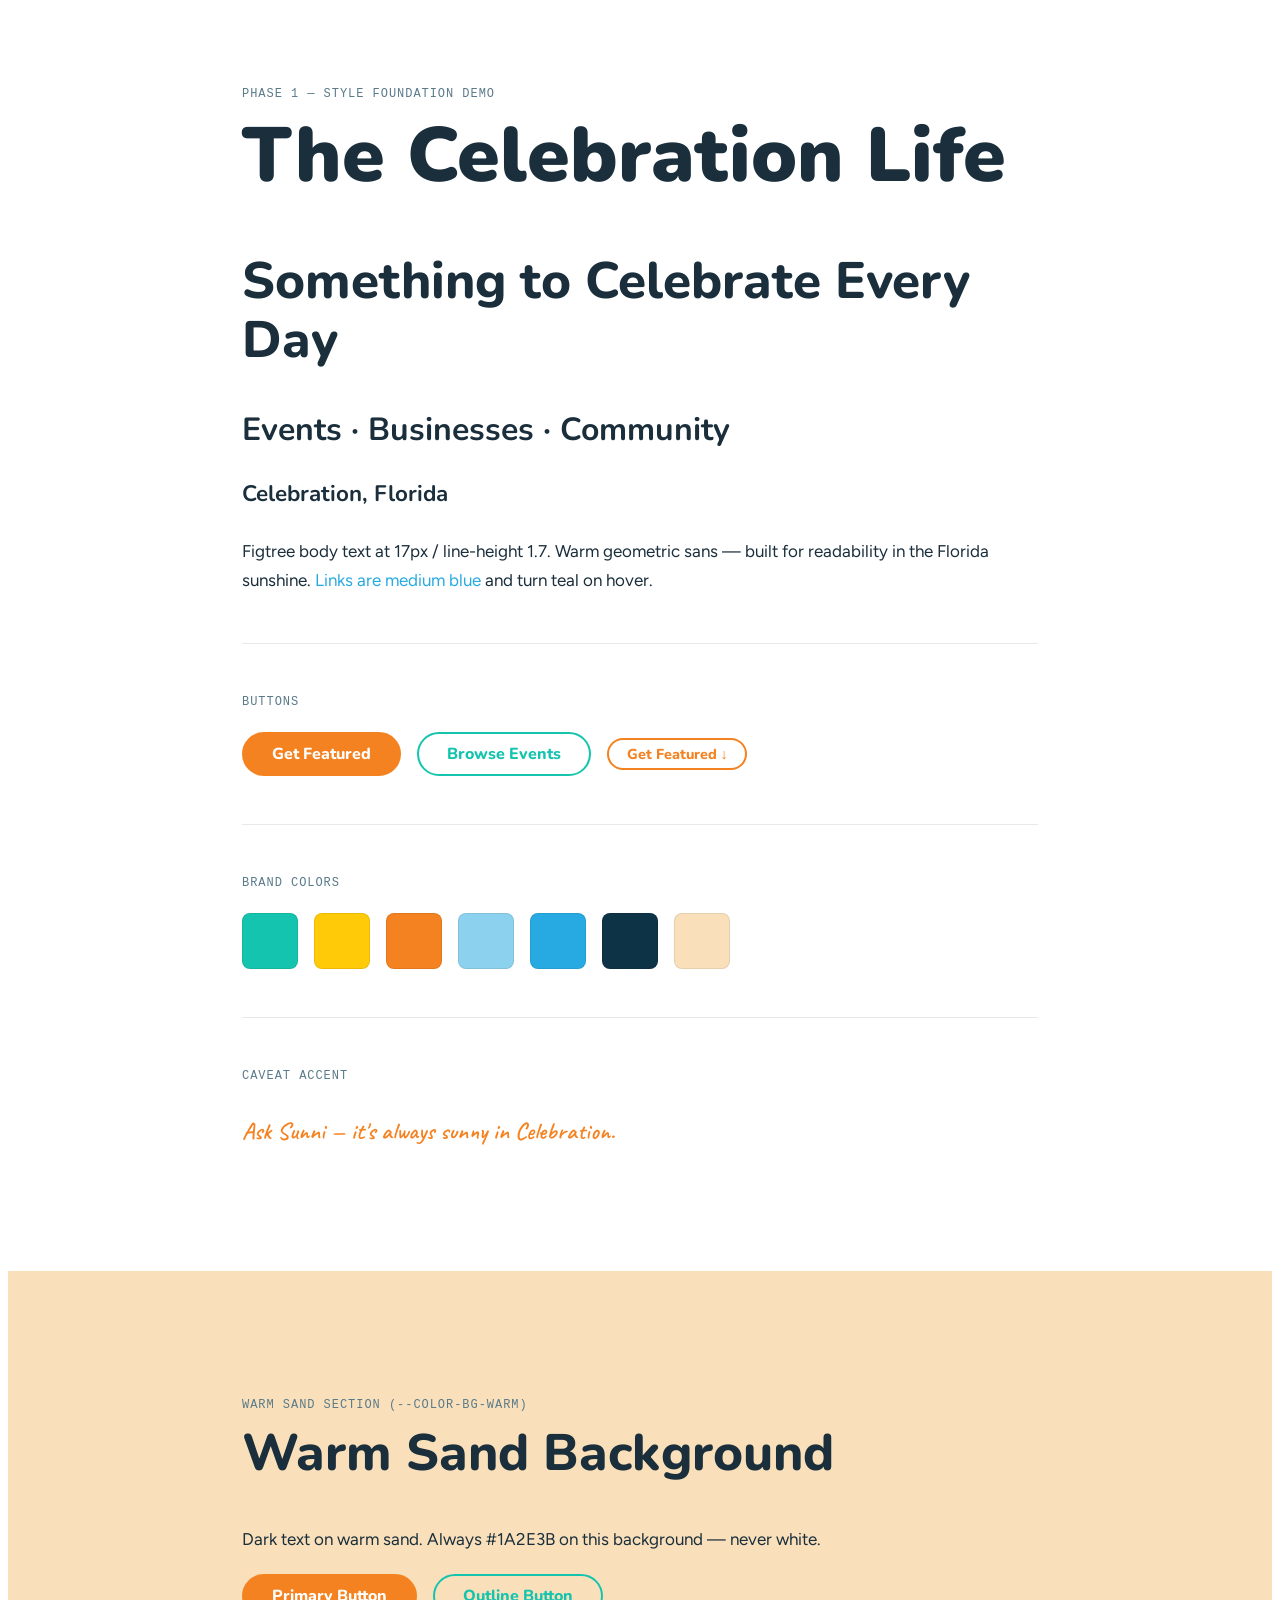
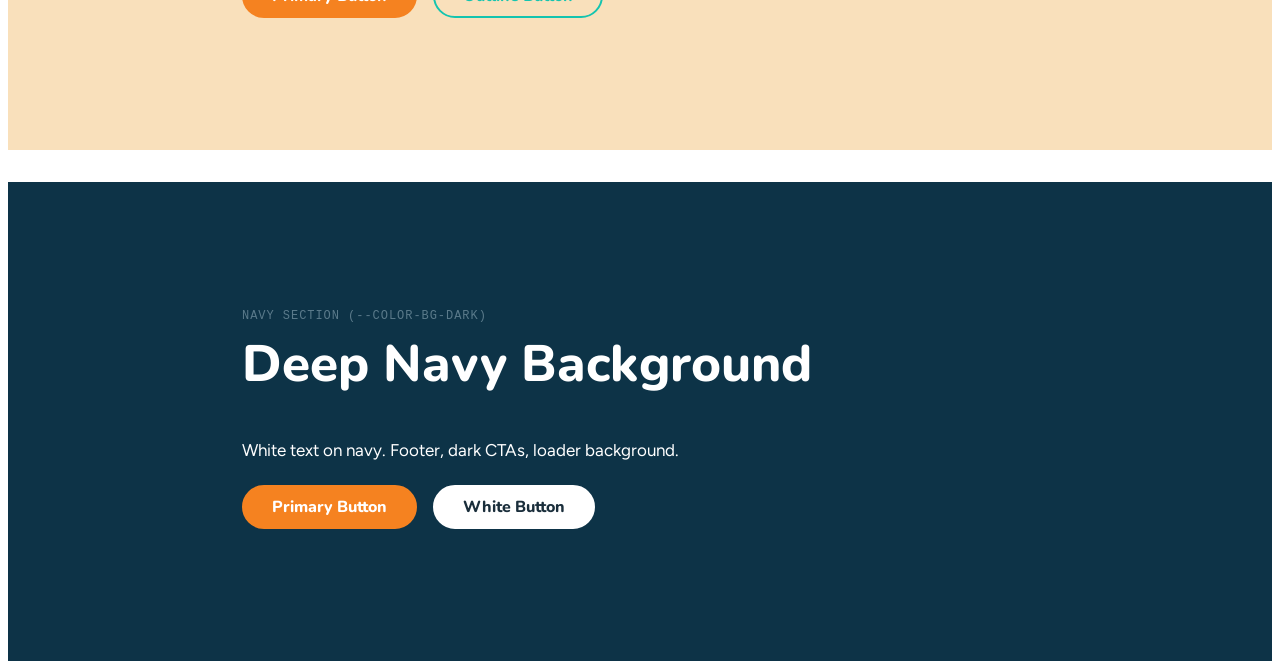
==== preview/index.html @ 33964dea "Phase 1 style foundation CSS vars, Nunito/Figtree/Caveat typography, buttons, sun-crop mask, tclSpin" ====
<!DOCTYPE html>
<html lang="en">
<head>
  <meta charset="UTF-8">
  <meta name="viewport" content="width=device-width, initial-scale=1.0">
  <title>The Celebration Life — Preview</title>
  <link rel="preconnect" href="https://fonts.googleapis.com">
  <link rel="preconnect" href="https://fonts.gstatic.com" crossorigin>
  <link href="https://fonts.googleapis.com/css2?family=Nunito:wght@500;600;700;800;900&family=Figtree:wght@400;500;600&family=Caveat:wght@500;600&display=swap" rel="stylesheet">
  <link rel="stylesheet" href="../style.css">
  <style>
    /* Preview page chrome — not production styles */
    .preview-wrap   { max-width: 860px; margin: 0 auto; padding: 4rem 2rem; }
    .preview-label  { font-family: monospace; font-size: 0.75rem; letter-spacing: 0.08em;
                      color: var(--color-text-light); text-transform: uppercase; margin-bottom: 0.5rem; }
    .preview-row    { display: flex; gap: 1rem; flex-wrap: wrap; align-items: center; margin: 1.25rem 0; }
    .preview-divider { border: none; border-top: 1px solid #e5e9ec; margin: 3rem 0; }
    .swatch         { width: 56px; height: 56px; border-radius: 8px; border: 1px solid rgba(0,0,0,0.08); }
    .demo-warm      { background: var(--color-bg-warm); padding: 3rem 2rem; margin-top: 2rem; }
    .demo-navy      { background: var(--color-bg-dark); padding: 3rem 2rem; margin-top: 2rem; }
    .demo-navy h2,
    .demo-navy h3,
    .demo-navy p    { color: var(--color-text-white); }
  </style>
</head>
<body>

  <!-- ── Page Loader ── first element, position fixed ───── -->
  <div id="tcl-loader">
    <div class="tcl-loader-icon">
      <svg xmlns="http://www.w3.org/2000/svg" viewBox="0 0 72 72">
        <defs>
          <style>
            .cls-1{fill:#15b4af;}
            .cls-2{fill:#fff;}
            .cls-3{fill:none;}
            .cls-4{fill:#f58220;fill-rule:evenodd;}
            .cls-5{fill:#8cd1ed;}
            .cls-6{fill:#ffca08;}
            .cls-7{fill:#27aae1;}
          </style>
        </defs>
        <!-- All paths in a single rotating group for Phase 1.
             Phase 2 will split outer rays vs inner palm scene. -->
        <g class="tcl-loader-rays">
          <path class="cls-6" d="M51.9373,49.91811c-.15907.0013-.31964.00738-.47835.01954-.99813.07735-1.49826.58216-1.57392,1.58908-.01178.1557-.01888.31301-.0214.47208,1.61646.90956,3.13493,1.98025,4.65245,3.04982.5022.35397.99999.71459,1.49985,1.0722-.47124-.77059-.99494-1.48648-1.49938-2.21573-.90153-1.30329-1.79771-2.61011-2.57925-3.98698Z"/>
          <path class="cls-6" d="M14.43278,29.28981c-.95601-.03933-1.91135-.10981-2.86616-.19109-1.01931-.08674-2.03674-.1955-3.05506-.29434.09198.09618.20101.14249.30795.19339,2.11164,1.00322,4.24027,1.973,6.32901,3.02173.10319-.05892.20438-.11849.30141-.17951,1.09478-.68811,1.33499-1.4106.80725-2.5214-.42119.00783-.84217.00381-1.26304-.00687-.18488.02554-.37437.02117-.56137-.02191Z"/>
          <path class="cls-6" d="M43.17601,8.84491c.00777-.08996.0118-.18029.01751-.2704-.11905.13841-.18004.29164-.25063.44027-.66743,1.40356-1.32246,2.81338-1.99439,4.2147.5989.15249,1.19899.35951,1.7974.62415.10713-1.67163.28506-3.33923.4301-5.00872Z"/>
          <path class="cls-6" d="M42.69215,56.39631c-.01019-.20798-.01664-.41615-.01954-.62431-.35817-.15833-.68343-.23932-.96661-.23932-.33032,0-.83522.09379-1.40587.90562-.09473.13486-.18573.27401-.27354.41718.17955.33135.3506.66747.51659,1.0059.873,1.78069,1.66425,3.60159,2.49162,5.40481.0361.07866.08052.15336.1211.22977.02871-.18787.0073-.35332-.00468-.5194-.15833-2.1932-.35154-4.38462-.45908-6.58025Z"/>
          <path class="cls-6" d="M22.14076,51.97794c-.00687-.24858-.03061-.49294-.07532-.7359-.15465-.84091-.6277-1.24613-1.53385-1.31365-.17268-.01281-.34918-.01917-.52576-.02075-1.05241,1.84793-2.27961,3.58297-3.51349,5.31325-.20401.28608-.40147.57674-.60193.86523.2136-.09473.38179-.22172.5568-.33835,1.88412-1.25501,3.7486-2.54099,5.66176-3.75009.01051-.00663.02128-.01309.03179-.01974Z"/>
          <path class="cls-6" d="M55.7984,29.31741c-.05526.1089-.10867.21801-.15869.32691-.24128.52632-.36941,1.16528.51005,1.91417.19488.16605.40466.31343.62357.44698,1.59487-.89857,3.26389-1.65149,4.9374-2.39544.57636-.25619,1.15636-.5041,1.73468-.75582-.0058-.01809-.01169-.03614-.01758-.05419-.74271.07519-1.48507.15486-2.22827.22458-1.7976.16851-3.59635.31585-5.40116.2928Z"/>
          <path class="cls-6" d="M15.92758,42.75252c.1132-.00533.22645-.00906.33976-.01207.06055-.14185.11468-.28718.15987-.43681.202-.66933.07023-1.16057-.44074-1.64256-.24751-.23352-.51862-.43226-.81553-.60929-1.61554.912-3.30893,1.67165-5.00428,2.42681-.55409.2468-1.11287.48293-1.66943.72412.08326.04685.1485.04244.21382.03788,2.40524-.16797,4.80873-.37539,7.21655-.48808Z"/>
          <path class="cls-6" d="M56.54814,40.25652c-1.08847.68389-1.32928,1.37462-.82418,2.47757,1.59384-.03599,3.18739.10082,4.77834.23615.97763.08322,1.95303.1903,2.92946.28644-.07958-.09053-.17498-.13803-.27252-.1802-2.14381-.9234-4.28502-1.85279-6.32419-2.99119-.09819.05629-.19443.11314-.28691.17123Z"/>
          <path class="cls-6" d="M30.28921,55.53267c-.29612,0-.63544.08819-1.00853.26205-.00843.00391-.01675.00823-.02521.01223.03025,2.37857-.21186,4.7428-.45731,7.10648-.0197.1891-.03918.37818-.05879.56728.10854-.0981.1553-.20846.20655-.31647,1.00213-2.10978,1.973-4.23536,3.01818-6.32344-.08416-.13915-.17241-.27549-.26654-.40819-.57201-.8066-1.07771-.89993-1.40835-.89993Z"/>
          <path class="cls-6" d="M49.88606,20.57863c.08079,1.00144.58598,1.50444,1.58982,1.58308.14299.01116.29037.01669.43869.01874.05499-.08884.11064-.1773.16759-.26496,1.26186-1.94623,2.5814-3.85499,3.87597-5.78001.03525-.05247.0589-.11284.12717-.24586-.79415.5663-1.50545,1.0859-2.22928,1.58728-1.30401.90354-2.61207,1.80174-3.99062,2.58383.00038.17685.0071.34933.02066.51791Z"/>
          <path class="cls-4" d="M8.29923,19.74655c-.11579-.04602-.23305-.08842-.34964-.13252.02293.10352.07202.14267.11958.18348,1.88209,1.61552,3.7903,3.202,5.63713,4.85685.2971-.91257.72845-1.73716,1.28408-2.46487-2.27171-.6946-4.48294-1.56481-6.69115-2.44294Z"/>
          <path class="cls-4" d="M37.97084,12.93999c-.1368-.4502-.25498-.90617-.35328-1.36696-.55418-2.59771-1.03122-5.21188-1.54174-7.81886-.01394-.07103-.04373-.13901-.09618-.30201-.18442,1.10159-.33967,2.09823-.51972,3.09036-.2729,1.50391-.55168,3.00692-.92056,4.48796.19994.85318.3031,1.75224.29572,2.69959,1.01273-.4591,2.06403-.7204,3.13576-.79009Z"/>
          <path class="cls-4" d="M68.5,36.08494c-1.00541-.24235-2.00925-.39812-3.00821-.58009-2.45149-.44665-4.90094-.90573-7.25685-1.74903-.97765-.35003-1.93041-.75489-2.73206-1.43756-1.00635-.85678-1.31935-1.8923-.77021-3.08982.38398-.83741.89207-1.64297,1.47048-2.36148,1.53886-1.91118,3.41287-3.4881,5.28128-5.06333.85888-.72416,1.73551-1.42738,2.60402-2.14003-.13776-.0089-.25353.02974-.36669.07481-2.82444,1.12381-5.65253,2.23889-8.60771,2.98441-1.218.30725-2.44888.53304-3.71614.43369-1.49817-.11737-2.38576-1.00173-2.50648-2.4976-.08315-1.03086.05413-2.04203.27531-3.04449.57719-2.61662,1.51948-5.11487,2.47795-7.60747.25924-.67412.52821-1.3445.79266-2.01662-.01936-.00991-.03891-.01977-.05816-.02969-.54055.6623-1.07705,1.32786-1.62255,1.98619-1.60823,1.94101-3.24303,3.85841-5.13147,5.53923-.01767.01573-.0357.03097-.05341.04665.65616.49276,1.3043,1.05382,1.94025,1.68256.4918.486.60402,1.2495.27316,1.8567-.32999.60648-1.03231.92589-1.70795.77713-1.27603-.28272-2.53611-.42104-3.74849-.4077.07855.20204.11169.41747.10285.63187,4.79206,1.9269,8.51267,5.94528,10.0339,10.93417.75149,2.11724,1.05154,4.40947.80861,6.81279-.43844,4.33903-2.46565,8.33342-5.70785,11.24736-3.21973,2.89365-7.36679,4.48735-11.6774,4.48749-.58981,0-1.18773-.03016-1.77725-.08989-9.59654-.96967-16.61493-9.56595-15.64511-19.16249.2463-2.43685.99073-4.77301,2.17682-6.86776-.26917.0578-.55267.04563-.82452-.0458-.44323-.14919-.78815-.48092-.95488-.90762-.77856.46586-1.49924,1.0021-2.1604,1.59573.1012.16295.19994.32791.29315.49725.9399,1.70773.63495,3.07296-1.01562,4.11036-.73869.46432-1.55843.82983-2.38337,1.12115-2.74625.96969-5.61134,1.4457-8.47076,1.93494-.54176.09272-1.08459.17928-1.6269.26873.99523.24131,1.98694.39721,2.97463.57554,2.47765.44739,4.95228.91275,7.33083,1.76797,1.03754.37314,2.04763.81015,2.86578,1.58197.7805.73626,1.02234,1.62619.71125,2.65676-.3021,1.00083-.8968,1.83296-1.5537,2.62151-1.54605,1.85569-3.36241,3.43231-5.20152,4.98286-.89562.75516-1.80757,1.49097-2.71213,2.23546.15229.00337.27812-.04732.40593-.09277,2.58526-.92003,5.15628-1.88354,7.76193-2.74167,1.4538-.47882,2.96272-.78043,4.5228-.66408,1.34133.09997,2.20001.81735,2.44111,2.12819.21242,1.15533.03054,2.29438-.21627,3.42231-.57823,2.64293-1.53706,5.16315-2.50293,7.6803-.24885.64845-.50996,1.29223-.7654,1.93817.10535-.02945.15463-.08594.20383-.14241,1.81168-2.08361,3.58975-4.19788,5.44825-6.23883,1.04081-1.14297,2.21546-2.16476,3.64479-2.8308,1.48858-.69364,2.70428-.37182,3.65237.96511.76549,1.07957,1.19641,2.30935,1.57124,3.56045.77943,2.60139,1.23748,5.27173,1.68497,7.94402.06646.3969.14192.7921.21324,1.18806.09618-.2496.12962-.48862.17683-.72486.5095-2.54182.97783-5.09283,1.54803-7.6211.34554-1.53268.85756-3.02805,1.77796-4.33739.94586-1.34582,2.15019-1.66499,3.64825-.98073,1.04947.47929,1.93059,1.19957,2.7688,1.97286,2.23557,2.06228,4.14935,4.41398,6.06029,6.76776.13719.169.27448.33787.41167.50687.00841-.16731-.04302-.29449-.08886-.42345-.91637-2.57439-1.87316-5.13538-2.73184-7.72884-.4821-1.456-.7794-2.96912-.66221-4.52704.11249-1.4963,1.00036-2.3937,2.49209-2.50911.31796-.02459.63956-.03021.95818-.01589,1.74149.07855,3.40979.53839,5.04036,1.09621,2.14896.73498,4.26416,1.56869,6.39414,2.35892.09277.03451.18928.05892.28419.08801-.12904-.17545-.28035-.29206-.42438-.41682-1.90404-1.6477-3.8351-3.26567-5.70005-4.95647-1.1556-1.04788-2.20377-2.21444-2.94976-3.60862-.91675-1.71326-.60777-3.046,1.03254-4.07656.7388-.46423,1.55848-.82933,2.38304-1.12204,2.59878-.92266,5.3096-1.38959,8.01696-1.8583.69344-.12009,1.38847-.23118,2.08276-.3463Z"/>
          <path class="cls-3" d="M25.67125,35.22234c.02311.00629.04611.01341.0692.01988.00087-.00156.00192-.00306.00279-.00462-.02434-.00375-.04792-.01038-.07199-.01526Z"/>
          <path class="cls-5" d="M24.42187,33.64578c.00968-.3056.10658-.60804.29253-.86528.32042-.44337.71435-1.01244,1.05638-1.65242-.44786-.08931-.83484-.36609-1.05913-.76611-.0359-.06399-.06655-.12996-.09274-.19718-.51121,1.05714-.91829,2.21816-1.11935,3.45165.07269-.00297.15061-.00502.2372-.00502.19416,0,.42383.00946.68512.03436Z"/>
          <path class="cls-5" d="M39.15119,35.83538c.01064-.00417.17743-.06883.46206-.17331-.11682-.15278-.21007-.32618-.26574-.51929-.33883-1.17512-.77829-2.27108-1.3088-3.26482-.28997.30621-.69782.48861-1.13409.48861-.64316-.00725-1.20223-.38523-1.44175-.96329-.18645-.44917-.43134-1.01114-.74393-1.57224-.07844.07728-.16427.14557-.25619.20414.09439,1.66242-.19617,3.21422-.86456,4.61494-.32292.67691-.73429,1.3105-1.22324,1.90163,3.38372.63551,6.73412-.69904,6.77624-.71636Z"/>
          <path class="cls-5" d="M40.7156,21.56097c-.54399-.05596-1.23384-.11178-1.95732-.08873.06959.204.09613.42017.07757.63606,1.08943.71029,1.98081,1.61226,2.65123,2.68385,1.58126,2.5275,1.90955,5.953.96349,9.92244,1.81384-.54908,4.06687-1.11752,5.94187-1.24281-.15456-1.34033-.46702-2.64902-.94481-3.91405-.80352-2.12652-2.06925-4.10603-3.66034-5.72438-.48728-.49586-.5551-1.24471-.19597-1.81783-.53053-.3287-1.09137-.60882-1.67929-.84466-.32185.28629-.754.43512-1.19643.39011Z"/>
          <path class="cls-6" d="M25.07963,40.83946c-.1344.03683-.27316.05553-.41249.05553-.07197,0-.14323-.00585-.21367-.01577,1.777,4.11792,5.55249,7.11826,10.17689,7.58554,3.53333.35594,7.04405-.79888,9.67774-3.16942.34965-.31475.67711-.64894.9866-.99691-6.24247-.38871-10.51978-3.74645-14.34534-6.32959-1.51805,1.24774-3.49321,2.21915-5.86973,2.87062Z"/>
          <path class="cls-6" d="M25.51506,35.18239c-.60884-.15343-1.22499-.23975-1.85536-.23975-.09832,0-.1932.00607-.28823.01182-.04313,1.1019.03989,2.17825.24363,3.21137.83619-.92799,1.55138-1.90816,2.12535-2.92361-.02309-.00647-.04609-.01359-.0692-.01988-.05288-.01073-.10493-.0239-.15619-.03994Z"/>
          <path class="cls-7" d="M48.49218,34.94632c-2.48082.15494-4.72128.89934-6.88828,1.62665-2.1994.7382-4.27684,1.43544-6.45689,1.47153l-1.76966.02929,1.44942,1.01574c1.11993.78485,2.86889,1.90926,4.90051,2.59828,3.07976,1.04449,5.28639,1.269,6.60316,1.27197,1.15063-1.70838,1.87468-3.68358,2.08571-5.77209.07639-.75502.09705-1.50187.07603-2.24135Z"/>
          <path class="cls-2" d="M25.51506,35.18239c.05125.01604.1033.02921.15619.03994-.05196-.01412-.10412-.0268-.15619-.03994Z"/>
          <path class="cls-1" d="M44.84249,22.79594c3.29389,3.35056,5.66236,8.44016,5.04589,14.54051-.78202,7.73859-7.68132,13.38116-15.40686,12.60046-7.72552-.7807-13.35645-7.68949-12.57445-15.42808.37959-3.75636,2.20342-7.01525,4.86078-9.28866l.52409.11284c.12541,1.18806-.38431,2.92674-1.21909,4.26539.71112-.00643,1.40003-.1968,2.06289-.68514-.23296,1.80215-1.10696,3.32992-2.15636,4.7816.85303-.0802,1.70309-.3092,2.54345-1.06845-.69199,2.42137-1.97722,4.65724-3.85575,6.70762,7.26425-1.99092,9.9717-6.98056,7.17227-13.37041.69094.79955,1.27964,1.7266,1.78832,2.75332.3363-.62158.51276-1.31393.43505-2.12962,1.34943,1.0857,2.16861,2.59432,2.84185,4.21831.34463-.7811.56704-1.6325.35495-2.73536,1.63121,1.78836,2.82705,4.00166,3.58759,6.63999,1.75066-6.8133-.53174-11.44982-6.16082-12.59832.83569-.12627,1.70224-.16672,2.59418-.13638-.36118-.61266-.87048-1.11412-1.6248-1.44393,1.67717-.69934,3.43721-.70639,5.21906-.52337-.15378-.21665-.32247-.42425-.5105-.62024-.41834-.43605-.94292-.80807-1.68647-1.04829,2.44305-.61136,5.02195-.61625,7.73687-.01457-.69737-.68947-1.40016-1.28426-2.10421-1.78901-.5472-.39232-1.09505-.72814-1.64189-1.00882-.8081-.41481-1.61367-.70935-2.41057-.88027-.58145-.12471-1.15821-.18426-1.72797-.17906-2.02927.01847-3.96924.85945-5.71049,2.5273.16795-.64905.28865-1.27879.36417-1.8886.74076-5.98075-2.91873-10.01804-10.10597-11.00284,2.31164,1.93833,4.01155,4.16038,5.09983,6.66627-1.01168-.6971-1.95841-.82271-2.88738-.78764,1.33491,1.41216,2.49191,2.93104,2.99855,4.83624-.78233-.43094-1.55026-.53794-2.31602-.44379.83402,1.01275,1.52544,2.07119,2.03299,3.18837-4.31218-5.7485-10.41614-6.49821-16.29483-2.07616,2.92254-.28345,5.68617-.0133,8.29099.81044-1.1624.21478-1.84382.73233-2.39045,1.33513,1.91359.01222,3.79958.20003,5.58194,1.02711-.81552.23105-1.37216.64778-1.77247,1.18389.76385.05071,1.50931.142,2.23325.28066-3.1332.0247-5.53125.90155-7.04017,2.52575-.80749.86916-1.35833,1.95379-1.63279,3.23508-.12578.58712-.19526,1.21428-.20188,1.88304.32113-.33958.66047-.65837,1.00982-.96572,1.41518-1.24511,3.0577-2.23057,4.93581-2.94708-.56019.74253-.56273,1.40891-.40839,2.05436,0,0,.99233-.63446,2.52314-.96864.36689-.08009.76392-.14334,1.18654-.176-2.3863,2.51929-3.70387,5.88955-4.08756,9.68638-.88901,8.79734,5.52435,16.65259,14.32169,17.54159,8.79734.88901,16.65261-5.52435,17.54161-14.32169.61277-6.06383-2.24414-11.67964-6.95943-14.8755Z"/>
        </g>
      </svg>
    </div>
  </div>

  <!-- ── Page Shell ──────────────────────────────────────── -->
  <main>

    <div class="preview-wrap">
      <p class="preview-label">Phase 1 — Style Foundation Demo</p>

      <h1>The Celebration Life</h1>
      <h2>Something to Celebrate Every Day</h2>
      <h3>Events · Businesses · Community</h3>
      <h4>Celebration, Florida</h4>

      <p>Figtree body text at 17px / line-height 1.7. Warm geometric sans — built for readability in the Florida sunshine. <a href="#">Links are medium blue</a> and turn teal on hover.</p>

      <hr class="preview-divider">

      <p class="preview-label">Buttons</p>
      <div class="preview-row">
        <a href="#" class="btn-tcl">Get Featured</a>
        <a href="#" class="btn-tcl-outline">Browse Events</a>
        <a href="#" class="btn-tcl-featured">Get Featured ↓</a>
      </div>

      <hr class="preview-divider">

      <p class="preview-label">Brand Colors</p>
      <div class="preview-row">
        <span class="swatch" style="background:#15C4AF" title="--brand-teal"></span>
        <span class="swatch" style="background:#FFCA08" title="--brand-yellow"></span>
        <span class="swatch" style="background:#F58220" title="--brand-orange"></span>
        <span class="swatch" style="background:#8CD1ED" title="--brand-sky"></span>
        <span class="swatch" style="background:#27AAE1" title="--brand-blue"></span>
        <span class="swatch" style="background:#0D3347" title="--color-bg-dark"></span>
        <span class="swatch" style="background:#F9E0BB" title="--color-bg-warm"></span>
      </div>

      <hr class="preview-divider">

      <p class="preview-label">Caveat Accent</p>
      <p class="tcl-caveat" style="font-size:1.5rem;color:var(--color-action)">Ask Sunni — it's always sunny in Celebration.</p>
    </div>

    <div class="demo-warm">
      <div class="preview-wrap">
        <p class="preview-label">Warm Sand Section (--color-bg-warm)</p>
        <h2>Warm Sand Background</h2>
        <p>Dark text on warm sand. Always #1A2E3B on this background — never white.</p>
        <div class="preview-row">
          <a href="#" class="btn-tcl">Primary Button</a>
          <a href="#" class="btn-tcl-outline">Outline Button</a>
        </div>
      </div>
    </div>

    <div class="demo-navy">
      <div class="preview-wrap">
        <p class="preview-label" style="color:var(--color-text-light)">Navy Section (--color-bg-dark)</p>
        <h2>Deep Navy Background</h2>
        <p>White text on navy. Footer, dark CTAs, loader background.</p>
        <div class="preview-row">
          <a href="#" class="btn-tcl">Primary Button</a>
          <a href="#" class="btn-tcl-white">White Button</a>
        </div>
      </div>
    </div>

  </main>

  <script>
    window.addEventListener('load', () => {
      document.getElementById('tcl-loader')?.classList.add('done');
    });
  </script>

</body>
</html>
---- style.css ----
/* ============================================================
   The Celebration Life — Master Stylesheet
   Served via: https://gecko369.github.io/tcl-theme/style.css
   Phase 1: Foundation — vars, typography, buttons, keyframes
   ============================================================ */

/* ── Google Fonts ─────────────────────────────────────────── */
@import url('https://fonts.googleapis.com/css2?family=Nunito:wght@500;600;700;800;900&family=Figtree:wght@400;500;600&family=Caveat:wght@500;600&display=swap');

/* ── Custom Properties ────────────────────────────────────── */
:root {
  /* Brand palette */
  --brand-teal:        #15C4AF;
  --brand-yellow:      #FFCA08;
  --brand-orange:      #F58220;
  --brand-sky:         #8CD1ED;
  --brand-blue:        #27AAE1;
  --brand-dark:        #231F20;

  /* Backgrounds */
  --color-bg:          #FFFFFF;
  --color-bg-warm:     #F9E0BB;
  --color-bg-teal:     #15C4AF;
  --color-bg-sky:      #8CD1ED;
  --color-bg-dark:     #0D3347;

  /* Text */
  --color-text:        #2C3E50;
  --color-text-dark:   #1A2E3B;
  --color-text-light:  #5A7A8A;
  --color-text-white:  #FFFFFF;

  /* Actions */
  --color-action:      #F58220;
  --color-action-alt:  #15C4AF;
  --color-link:        #27AAE1;

  /* Sunni */
  --color-sunni:       #F58220;

  /* Spacing scale */
  --space-xs:   0.5rem;
  --space-sm:   1rem;
  --space-md:   1.5rem;
  --space-lg:   2.5rem;
  --space-xl:   4rem;
  --space-2xl:  6rem;
  --space-3xl:  10rem;
}

/* ── Base Reset ───────────────────────────────────────────── */
*,
*::before,
*::after {
  box-sizing: border-box;
}

/* ── Body ─────────────────────────────────────────────────── */
body {
  font-family: 'Figtree', sans-serif;
  font-size: 1.0625rem;
  font-weight: 400;
  line-height: 1.7;
  color: var(--color-text-dark);
  background-color: var(--color-bg);
  -webkit-font-smoothing: antialiased;
  -moz-osx-font-smoothing: grayscale;
}

/* ── Headings ─────────────────────────────────────────────── */
h1, h2, h3, h4, h5, h6 {
  font-family: 'Nunito', sans-serif;
  line-height: 1.15;
  color: var(--color-text-dark);
  margin-top: 0;
}

h1 {
  font-size: clamp(2.8rem, 6vw, 5.5rem);
  font-weight: 900;
}

h2 {
  font-size: clamp(2rem, 4vw, 3.5rem);
  font-weight: 800;
}

h3 {
  font-size: clamp(1.4rem, 2.5vw, 2rem);
  font-weight: 700;
}

h4 {
  font-size: clamp(1.1rem, 1.8vw, 1.4rem);
  font-weight: 700;
}

h5, h6 {
  font-weight: 700;
}

/* ── Links ────────────────────────────────────────────────── */
a {
  color: var(--color-link);
  text-decoration: none;
  transition: color 0.2s ease;
}

a:hover {
  color: var(--brand-teal);
  text-decoration: underline;
}

a:focus-visible {
  outline: 2px solid var(--brand-teal);
  outline-offset: 3px;
  border-radius: 2px;
}

/* ── Buttons ──────────────────────────────────────────────── */
.btn-tcl,
.btn-tcl-outline,
.btn-tcl-secondary {
  display: inline-flex;
  align-items: center;
  justify-content: center;
  gap: var(--space-xs);
  font-family: 'Nunito', sans-serif;
  font-weight: 800;
  font-size: 1rem;
  line-height: 1;
  padding: 0.75rem 1.75rem;
  border-radius: 100px;
  border: 2px solid transparent;
  cursor: pointer;
  text-decoration: none;
  transition: background-color 0.2s ease, color 0.2s ease, border-color 0.2s ease,
              box-shadow 0.2s ease, transform 0.15s ease;
  white-space: nowrap;
}

/* Primary — orange fill */
.btn-tcl {
  background-color: var(--color-action);
  color: #FFFFFF;
  border-color: var(--color-action);
}

.btn-tcl:hover {
  background-color: #d96e14;
  border-color: #d96e14;
  color: #FFFFFF;
  text-decoration: none;
  transform: translateY(-1px);
  box-shadow: 0 4px 16px rgba(245,130,32,0.35);
}

/* Secondary — teal outline */
.btn-tcl-outline {
  background-color: transparent;
  color: var(--brand-teal);
  border-color: var(--brand-teal);
}

.btn-tcl-outline:hover {
  background-color: var(--brand-teal);
  color: var(--color-text-dark);
  text-decoration: none;
  transform: translateY(-1px);
}

/* Get Featured pill (nav, far-right) */
.btn-tcl-featured {
  display: inline-flex;
  align-items: center;
  font-family: 'Nunito', sans-serif;
  font-weight: 800;
  font-size: 0.9rem;
  line-height: 1;
  padding: 0.45rem 1.1rem;
  border-radius: 100px;
  border: 2px solid var(--color-action);
  background-color: transparent;
  color: var(--color-action);
  cursor: pointer;
  text-decoration: none;
  transition: background-color 0.2s ease, color 0.2s ease;
}

.btn-tcl-featured:hover {
  background-color: var(--color-action);
  color: #FFFFFF;
  text-decoration: none;
}

/* White button — for dark section backgrounds */
.btn-tcl-white {
  display: inline-flex;
  align-items: center;
  justify-content: center;
  font-family: 'Nunito', sans-serif;
  font-weight: 800;
  font-size: 1rem;
  line-height: 1;
  padding: 0.75rem 1.75rem;
  border-radius: 100px;
  border: 2px solid #FFFFFF;
  background-color: #FFFFFF;
  color: var(--color-text-dark);
  cursor: pointer;
  text-decoration: none;
  transition: background-color 0.2s ease, color 0.2s ease, transform 0.15s ease;
}

.btn-tcl-white:hover {
  background-color: var(--color-text-dark);
  border-color: var(--color-text-dark);
  color: #FFFFFF;
  text-decoration: none;
  transform: translateY(-1px);
}

/* ── Sun Crop Image Mask ───────────────────────────────────── */
/* Use mask-image, NOT clip-path — polygon is a rough approximation */
.tcl-sun-crop {
  -webkit-mask-image: url('assets/sunni-icon.svg');
  mask-image: url('assets/sunni-icon.svg');
  mask-size: cover;
  mask-repeat: no-repeat;
  mask-position: center;
  object-fit: cover;
  display: block;
}

.tcl-sun-crop-wrap {
  -webkit-mask-image: url('assets/sunni-icon.svg');
  mask-image: url('assets/sunni-icon.svg');
  mask-size: cover;
  mask-repeat: no-repeat;
  mask-position: center;
  overflow: hidden;
}

/* ── Caveat Accent ────────────────────────────────────────── */
.tcl-caveat {
  font-family: 'Caveat', cursive;
  font-weight: 600;
}

/* ── Keyframes ────────────────────────────────────────────── */

@keyframes tclSpin {
  from { transform: rotate(0deg); }
  to   { transform: rotate(360deg); }
}

@keyframes oceanFlow {
  from { transform: translateX(0); }
  to   { transform: translateX(-33px); }
}

/* ── Page Loader ──────────────────────────────────────────── */
#tcl-loader {
  position: fixed;
  inset: 0;
  background: #0D3347;
  display: flex;
  align-items: center;
  justify-content: center;
  z-index: 9999;
  transition: opacity 0.7s ease, visibility 0.7s ease;
}

#tcl-loader.done {
  opacity: 0;
  visibility: hidden;
  pointer-events: none;
}

.tcl-loader-icon {
  width: 100px;
  height: 100px;
  filter: drop-shadow(0 0 12px rgba(245,130,32,0.5));
}

.tcl-loader-rays {
  transform-origin: 50px 50px;
  transform-box: view-box;
  animation: tclSpin var(--ray-speed, 5s) linear infinite;
}

/* ── Ocean Swell Hamburger ────────────────────────────────── */
.tcl-hamburger {
  display: flex;
  align-items: center;
  justify-content: center;
  width: 44px;
  height: 44px;
  border: none;
  background: transparent;
  cursor: pointer;
  padding: 5px;
  border-radius: 10px;
  transition: background-color 0.2s ease;
}

.tcl-hamburger:hover {
  background: rgba(21,196,175,0.12);
}

.tcl-hamburger svg {
  width: 34px;
  height: 24px;
  overflow: hidden;
}

.tcl-hamburger svg path {
  fill: none;
  stroke: var(--brand-teal);
  stroke-width: 2.5;
  stroke-linecap: round;
}

.tcl-nav-wave {
  /* wave paths sit still by default */
}

.tcl-nav-wave.flowing {
  animation: oceanFlow 1.4s linear infinite;
}

.tcl-nav-wave:nth-child(2).flowing {
  animation-delay: 0.15s;
}

.tcl-nav-wave:nth-child(3).flowing {
  animation-delay: 0.30s;
}
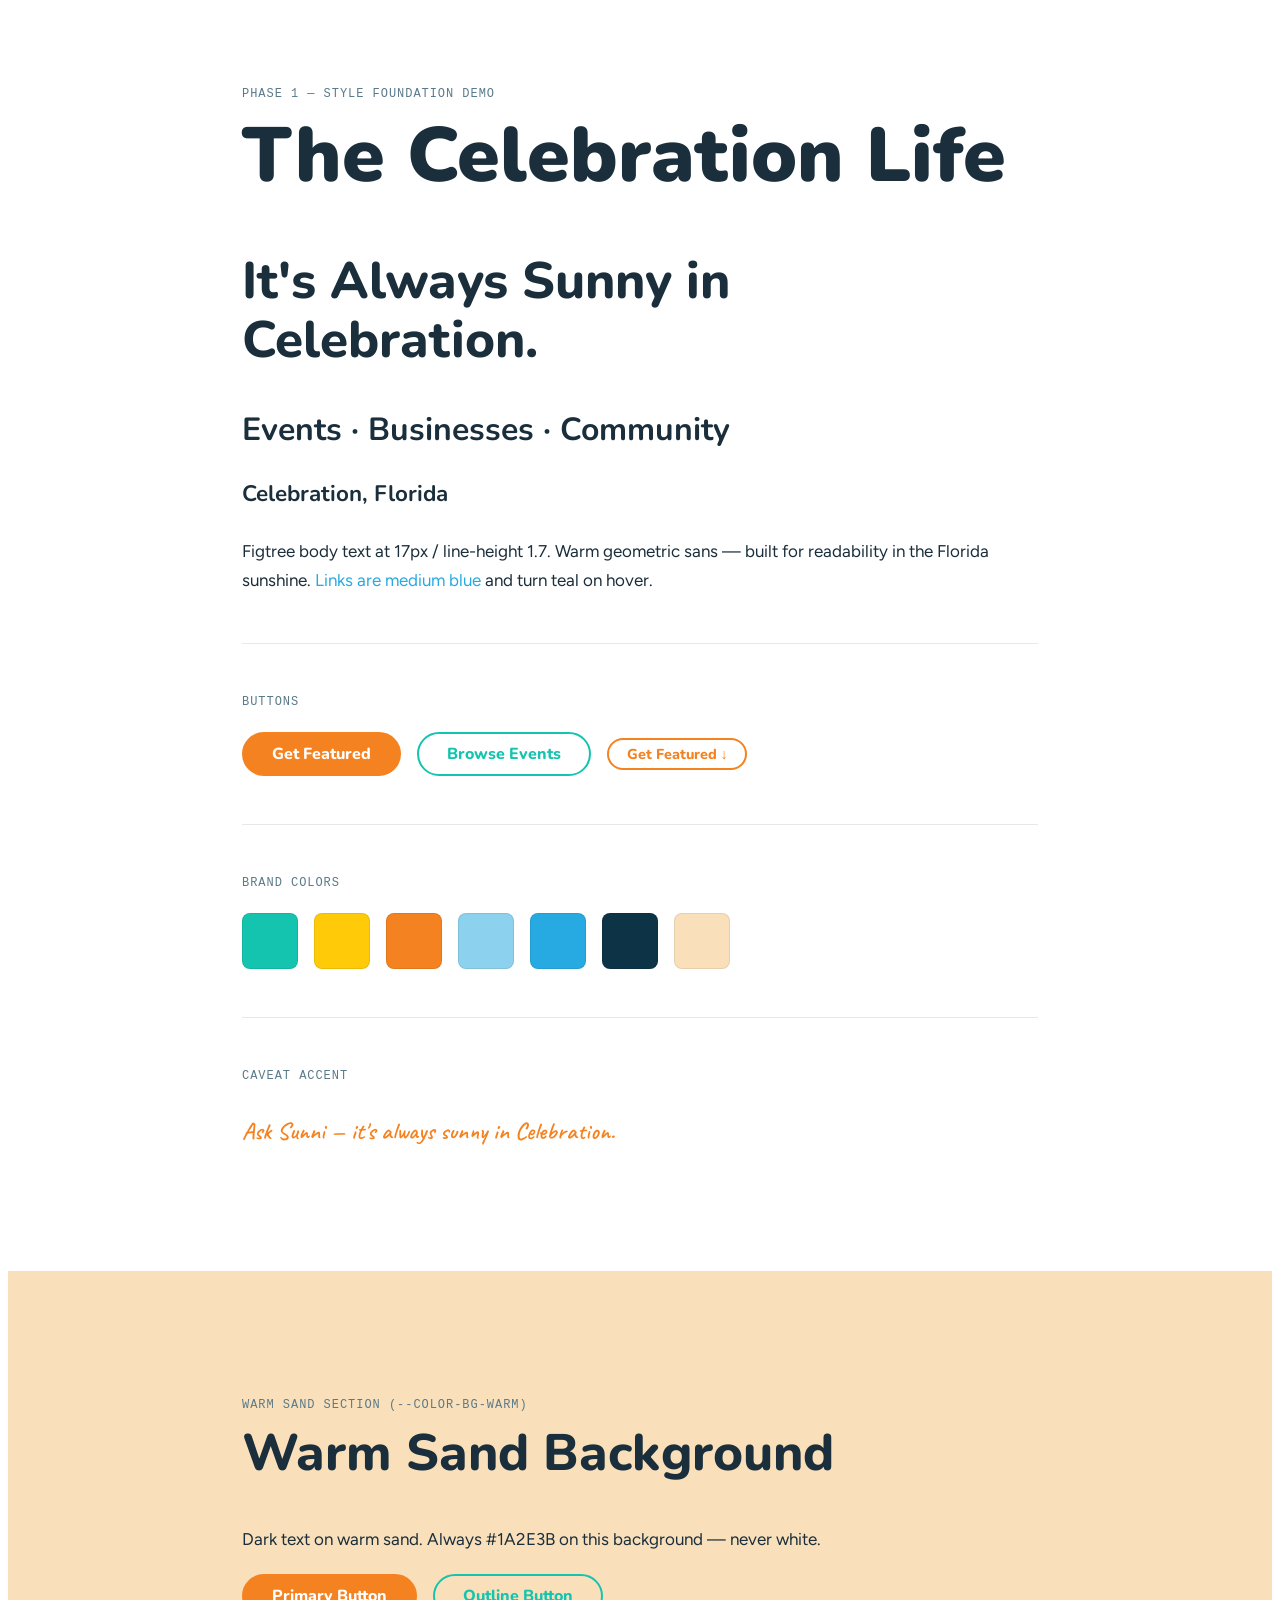
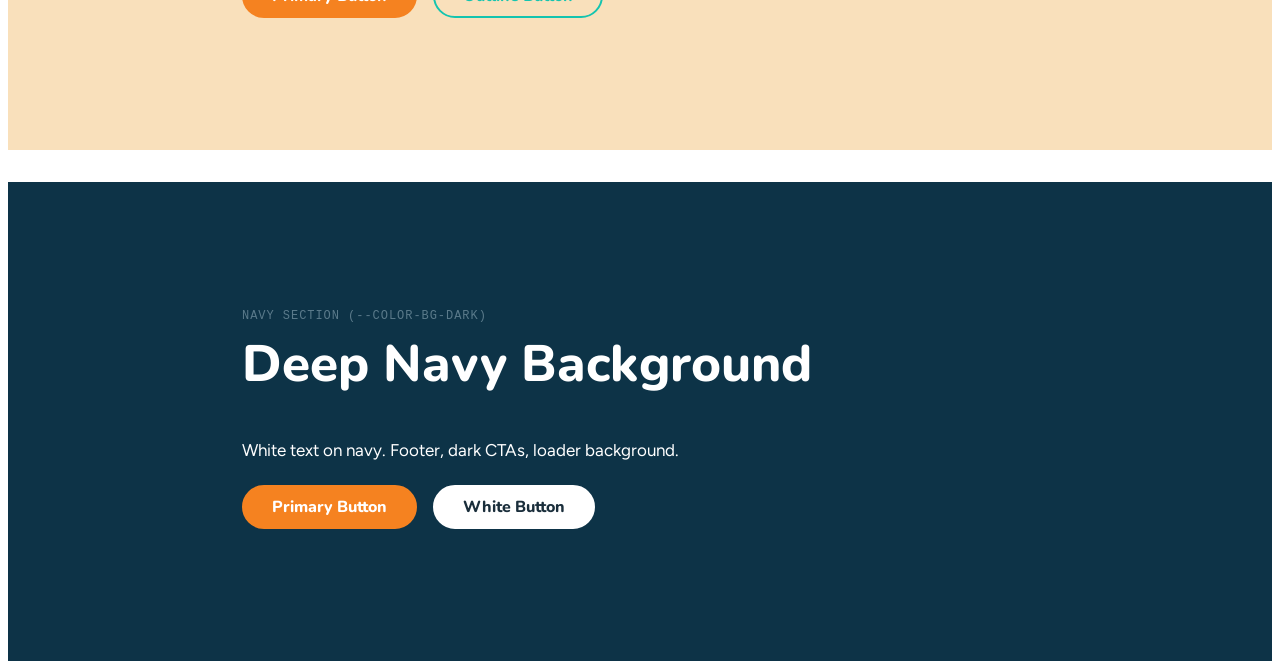
==== commit 62fcb344: "Replace placeholder tagline with final copy "It's Always Sunny in Celebration." — exact capitalizati" ====
--- a/preview/index.html
+++ b/preview/index.html
@@ -27,47 +27,7 @@
 
   <!-- ── Page Loader ── first element, position fixed ───── -->
   <div id="tcl-loader">
-    <div class="tcl-loader-icon">
-      <svg xmlns="http://www.w3.org/2000/svg" viewBox="0 0 72 72">
-        <defs>
-          <style>
-            .cls-1{fill:#15b4af;}
-            .cls-2{fill:#fff;}
-            .cls-3{fill:none;}
-            .cls-4{fill:#f58220;fill-rule:evenodd;}
-            .cls-5{fill:#8cd1ed;}
-            .cls-6{fill:#ffca08;}
-            .cls-7{fill:#27aae1;}
-          </style>
-        </defs>
-        <!-- All paths in a single rotating group for Phase 1.
-             Phase 2 will split outer rays vs inner palm scene. -->
-        <g class="tcl-loader-rays">
-          <path class="cls-6" d="M51.9373,49.91811c-.15907.0013-.31964.00738-.47835.01954-.99813.07735-1.49826.58216-1.57392,1.58908-.01178.1557-.01888.31301-.0214.47208,1.61646.90956,3.13493,1.98025,4.65245,3.04982.5022.35397.99999.71459,1.49985,1.0722-.47124-.77059-.99494-1.48648-1.49938-2.21573-.90153-1.30329-1.79771-2.61011-2.57925-3.98698Z"/>
-          <path class="cls-6" d="M14.43278,29.28981c-.95601-.03933-1.91135-.10981-2.86616-.19109-1.01931-.08674-2.03674-.1955-3.05506-.29434.09198.09618.20101.14249.30795.19339,2.11164,1.00322,4.24027,1.973,6.32901,3.02173.10319-.05892.20438-.11849.30141-.17951,1.09478-.68811,1.33499-1.4106.80725-2.5214-.42119.00783-.84217.00381-1.26304-.00687-.18488.02554-.37437.02117-.56137-.02191Z"/>
-          <path class="cls-6" d="M43.17601,8.84491c.00777-.08996.0118-.18029.01751-.2704-.11905.13841-.18004.29164-.25063.44027-.66743,1.40356-1.32246,2.81338-1.99439,4.2147.5989.15249,1.19899.35951,1.7974.62415.10713-1.67163.28506-3.33923.4301-5.00872Z"/>
-          <path class="cls-6" d="M42.69215,56.39631c-.01019-.20798-.01664-.41615-.01954-.62431-.35817-.15833-.68343-.23932-.96661-.23932-.33032,0-.83522.09379-1.40587.90562-.09473.13486-.18573.27401-.27354.41718.17955.33135.3506.66747.51659,1.0059.873,1.78069,1.66425,3.60159,2.49162,5.40481.0361.07866.08052.15336.1211.22977.02871-.18787.0073-.35332-.00468-.5194-.15833-2.1932-.35154-4.38462-.45908-6.58025Z"/>
-          <path class="cls-6" d="M22.14076,51.97794c-.00687-.24858-.03061-.49294-.07532-.7359-.15465-.84091-.6277-1.24613-1.53385-1.31365-.17268-.01281-.34918-.01917-.52576-.02075-1.05241,1.84793-2.27961,3.58297-3.51349,5.31325-.20401.28608-.40147.57674-.60193.86523.2136-.09473.38179-.22172.5568-.33835,1.88412-1.25501,3.7486-2.54099,5.66176-3.75009.01051-.00663.02128-.01309.03179-.01974Z"/>
-          <path class="cls-6" d="M55.7984,29.31741c-.05526.1089-.10867.21801-.15869.32691-.24128.52632-.36941,1.16528.51005,1.91417.19488.16605.40466.31343.62357.44698,1.59487-.89857,3.26389-1.65149,4.9374-2.39544.57636-.25619,1.15636-.5041,1.73468-.75582-.0058-.01809-.01169-.03614-.01758-.05419-.74271.07519-1.48507.15486-2.22827.22458-1.7976.16851-3.59635.31585-5.40116.2928Z"/>
-          <path class="cls-6" d="M15.92758,42.75252c.1132-.00533.22645-.00906.33976-.01207.06055-.14185.11468-.28718.15987-.43681.202-.66933.07023-1.16057-.44074-1.64256-.24751-.23352-.51862-.43226-.81553-.60929-1.61554.912-3.30893,1.67165-5.00428,2.42681-.55409.2468-1.11287.48293-1.66943.72412.08326.04685.1485.04244.21382.03788,2.40524-.16797,4.80873-.37539,7.21655-.48808Z"/>
-          <path class="cls-6" d="M56.54814,40.25652c-1.08847.68389-1.32928,1.37462-.82418,2.47757,1.59384-.03599,3.18739.10082,4.77834.23615.97763.08322,1.95303.1903,2.92946.28644-.07958-.09053-.17498-.13803-.27252-.1802-2.14381-.9234-4.28502-1.85279-6.32419-2.99119-.09819.05629-.19443.11314-.28691.17123Z"/>
-          <path class="cls-6" d="M30.28921,55.53267c-.29612,0-.63544.08819-1.00853.26205-.00843.00391-.01675.00823-.02521.01223.03025,2.37857-.21186,4.7428-.45731,7.10648-.0197.1891-.03918.37818-.05879.56728.10854-.0981.1553-.20846.20655-.31647,1.00213-2.10978,1.973-4.23536,3.01818-6.32344-.08416-.13915-.17241-.27549-.26654-.40819-.57201-.8066-1.07771-.89993-1.40835-.89993Z"/>
-          <path class="cls-6" d="M49.88606,20.57863c.08079,1.00144.58598,1.50444,1.58982,1.58308.14299.01116.29037.01669.43869.01874.05499-.08884.11064-.1773.16759-.26496,1.26186-1.94623,2.5814-3.85499,3.87597-5.78001.03525-.05247.0589-.11284.12717-.24586-.79415.5663-1.50545,1.0859-2.22928,1.58728-1.30401.90354-2.61207,1.80174-3.99062,2.58383.00038.17685.0071.34933.02066.51791Z"/>
-          <path class="cls-4" d="M8.29923,19.74655c-.11579-.04602-.23305-.08842-.34964-.13252.02293.10352.07202.14267.11958.18348,1.88209,1.61552,3.7903,3.202,5.63713,4.85685.2971-.91257.72845-1.73716,1.28408-2.46487-2.27171-.6946-4.48294-1.56481-6.69115-2.44294Z"/>
-          <path class="cls-4" d="M37.97084,12.93999c-.1368-.4502-.25498-.90617-.35328-1.36696-.55418-2.59771-1.03122-5.21188-1.54174-7.81886-.01394-.07103-.04373-.13901-.09618-.30201-.18442,1.10159-.33967,2.09823-.51972,3.09036-.2729,1.50391-.55168,3.00692-.92056,4.48796.19994.85318.3031,1.75224.29572,2.69959,1.01273-.4591,2.06403-.7204,3.13576-.79009Z"/>
-          <path class="cls-4" d="M68.5,36.08494c-1.00541-.24235-2.00925-.39812-3.00821-.58009-2.45149-.44665-4.90094-.90573-7.25685-1.74903-.97765-.35003-1.93041-.75489-2.73206-1.43756-1.00635-.85678-1.31935-1.8923-.77021-3.08982.38398-.83741.89207-1.64297,1.47048-2.36148,1.53886-1.91118,3.41287-3.4881,5.28128-5.06333.85888-.72416,1.73551-1.42738,2.60402-2.14003-.13776-.0089-.25353.02974-.36669.07481-2.82444,1.12381-5.65253,2.23889-8.60771,2.98441-1.218.30725-2.44888.53304-3.71614.43369-1.49817-.11737-2.38576-1.00173-2.50648-2.4976-.08315-1.03086.05413-2.04203.27531-3.04449.57719-2.61662,1.51948-5.11487,2.47795-7.60747.25924-.67412.52821-1.3445.79266-2.01662-.01936-.00991-.03891-.01977-.05816-.02969-.54055.6623-1.07705,1.32786-1.62255,1.98619-1.60823,1.94101-3.24303,3.85841-5.13147,5.53923-.01767.01573-.0357.03097-.05341.04665.65616.49276,1.3043,1.05382,1.94025,1.68256.4918.486.60402,1.2495.27316,1.8567-.32999.60648-1.03231.92589-1.70795.77713-1.27603-.28272-2.53611-.42104-3.74849-.4077.07855.20204.11169.41747.10285.63187,4.79206,1.9269,8.51267,5.94528,10.0339,10.93417.75149,2.11724,1.05154,4.40947.80861,6.81279-.43844,4.33903-2.46565,8.33342-5.70785,11.24736-3.21973,2.89365-7.36679,4.48735-11.6774,4.48749-.58981,0-1.18773-.03016-1.77725-.08989-9.59654-.96967-16.61493-9.56595-15.64511-19.16249.2463-2.43685.99073-4.77301,2.17682-6.86776-.26917.0578-.55267.04563-.82452-.0458-.44323-.14919-.78815-.48092-.95488-.90762-.77856.46586-1.49924,1.0021-2.1604,1.59573.1012.16295.19994.32791.29315.49725.9399,1.70773.63495,3.07296-1.01562,4.11036-.73869.46432-1.55843.82983-2.38337,1.12115-2.74625.96969-5.61134,1.4457-8.47076,1.93494-.54176.09272-1.08459.17928-1.6269.26873.99523.24131,1.98694.39721,2.97463.57554,2.47765.44739,4.95228.91275,7.33083,1.76797,1.03754.37314,2.04763.81015,2.86578,1.58197.7805.73626,1.02234,1.62619.71125,2.65676-.3021,1.00083-.8968,1.83296-1.5537,2.62151-1.54605,1.85569-3.36241,3.43231-5.20152,4.98286-.89562.75516-1.80757,1.49097-2.71213,2.23546.15229.00337.27812-.04732.40593-.09277,2.58526-.92003,5.15628-1.88354,7.76193-2.74167,1.4538-.47882,2.96272-.78043,4.5228-.66408,1.34133.09997,2.20001.81735,2.44111,2.12819.21242,1.15533.03054,2.29438-.21627,3.42231-.57823,2.64293-1.53706,5.16315-2.50293,7.6803-.24885.64845-.50996,1.29223-.7654,1.93817.10535-.02945.15463-.08594.20383-.14241,1.81168-2.08361,3.58975-4.19788,5.44825-6.23883,1.04081-1.14297,2.21546-2.16476,3.64479-2.8308,1.48858-.69364,2.70428-.37182,3.65237.96511.76549,1.07957,1.19641,2.30935,1.57124,3.56045.77943,2.60139,1.23748,5.27173,1.68497,7.94402.06646.3969.14192.7921.21324,1.18806.09618-.2496.12962-.48862.17683-.72486.5095-2.54182.97783-5.09283,1.54803-7.6211.34554-1.53268.85756-3.02805,1.77796-4.33739.94586-1.34582,2.15019-1.66499,3.64825-.98073,1.04947.47929,1.93059,1.19957,2.7688,1.97286,2.23557,2.06228,4.14935,4.41398,6.06029,6.76776.13719.169.27448.33787.41167.50687.00841-.16731-.04302-.29449-.08886-.42345-.91637-2.57439-1.87316-5.13538-2.73184-7.72884-.4821-1.456-.7794-2.96912-.66221-4.52704.11249-1.4963,1.00036-2.3937,2.49209-2.50911.31796-.02459.63956-.03021.95818-.01589,1.74149.07855,3.40979.53839,5.04036,1.09621,2.14896.73498,4.26416,1.56869,6.39414,2.35892.09277.03451.18928.05892.28419.08801-.12904-.17545-.28035-.29206-.42438-.41682-1.90404-1.6477-3.8351-3.26567-5.70005-4.95647-1.1556-1.04788-2.20377-2.21444-2.94976-3.60862-.91675-1.71326-.60777-3.046,1.03254-4.07656.7388-.46423,1.55848-.82933,2.38304-1.12204,2.59878-.92266,5.3096-1.38959,8.01696-1.8583.69344-.12009,1.38847-.23118,2.08276-.3463Z"/>
-          <path class="cls-3" d="M25.67125,35.22234c.02311.00629.04611.01341.0692.01988.00087-.00156.00192-.00306.00279-.00462-.02434-.00375-.04792-.01038-.07199-.01526Z"/>
-          <path class="cls-5" d="M24.42187,33.64578c.00968-.3056.10658-.60804.29253-.86528.32042-.44337.71435-1.01244,1.05638-1.65242-.44786-.08931-.83484-.36609-1.05913-.76611-.0359-.06399-.06655-.12996-.09274-.19718-.51121,1.05714-.91829,2.21816-1.11935,3.45165.07269-.00297.15061-.00502.2372-.00502.19416,0,.42383.00946.68512.03436Z"/>
-          <path class="cls-5" d="M39.15119,35.83538c.01064-.00417.17743-.06883.46206-.17331-.11682-.15278-.21007-.32618-.26574-.51929-.33883-1.17512-.77829-2.27108-1.3088-3.26482-.28997.30621-.69782.48861-1.13409.48861-.64316-.00725-1.20223-.38523-1.44175-.96329-.18645-.44917-.43134-1.01114-.74393-1.57224-.07844.07728-.16427.14557-.25619.20414.09439,1.66242-.19617,3.21422-.86456,4.61494-.32292.67691-.73429,1.3105-1.22324,1.90163,3.38372.63551,6.73412-.69904,6.77624-.71636Z"/>
-          <path class="cls-5" d="M40.7156,21.56097c-.54399-.05596-1.23384-.11178-1.95732-.08873.06959.204.09613.42017.07757.63606,1.08943.71029,1.98081,1.61226,2.65123,2.68385,1.58126,2.5275,1.90955,5.953.96349,9.92244,1.81384-.54908,4.06687-1.11752,5.94187-1.24281-.15456-1.34033-.46702-2.64902-.94481-3.91405-.80352-2.12652-2.06925-4.10603-3.66034-5.72438-.48728-.49586-.5551-1.24471-.19597-1.81783-.53053-.3287-1.09137-.60882-1.67929-.84466-.32185.28629-.754.43512-1.19643.39011Z"/>
-          <path class="cls-6" d="M25.07963,40.83946c-.1344.03683-.27316.05553-.41249.05553-.07197,0-.14323-.00585-.21367-.01577,1.777,4.11792,5.55249,7.11826,10.17689,7.58554,3.53333.35594,7.04405-.79888,9.67774-3.16942.34965-.31475.67711-.64894.9866-.99691-6.24247-.38871-10.51978-3.74645-14.34534-6.32959-1.51805,1.24774-3.49321,2.21915-5.86973,2.87062Z"/>
-          <path class="cls-6" d="M25.51506,35.18239c-.60884-.15343-1.22499-.23975-1.85536-.23975-.09832,0-.1932.00607-.28823.01182-.04313,1.1019.03989,2.17825.24363,3.21137.83619-.92799,1.55138-1.90816,2.12535-2.92361-.02309-.00647-.04609-.01359-.0692-.01988-.05288-.01073-.10493-.0239-.15619-.03994Z"/>
-          <path class="cls-7" d="M48.49218,34.94632c-2.48082.15494-4.72128.89934-6.88828,1.62665-2.1994.7382-4.27684,1.43544-6.45689,1.47153l-1.76966.02929,1.44942,1.01574c1.11993.78485,2.86889,1.90926,4.90051,2.59828,3.07976,1.04449,5.28639,1.269,6.60316,1.27197,1.15063-1.70838,1.87468-3.68358,2.08571-5.77209.07639-.75502.09705-1.50187.07603-2.24135Z"/>
-          <path class="cls-2" d="M25.51506,35.18239c.05125.01604.1033.02921.15619.03994-.05196-.01412-.10412-.0268-.15619-.03994Z"/>
-          <path class="cls-1" d="M44.84249,22.79594c3.29389,3.35056,5.66236,8.44016,5.04589,14.54051-.78202,7.73859-7.68132,13.38116-15.40686,12.60046-7.72552-.7807-13.35645-7.68949-12.57445-15.42808.37959-3.75636,2.20342-7.01525,4.86078-9.28866l.52409.11284c.12541,1.18806-.38431,2.92674-1.21909,4.26539.71112-.00643,1.40003-.1968,2.06289-.68514-.23296,1.80215-1.10696,3.32992-2.15636,4.7816.85303-.0802,1.70309-.3092,2.54345-1.06845-.69199,2.42137-1.97722,4.65724-3.85575,6.70762,7.26425-1.99092,9.9717-6.98056,7.17227-13.37041.69094.79955,1.27964,1.7266,1.78832,2.75332.3363-.62158.51276-1.31393.43505-2.12962,1.34943,1.0857,2.16861,2.59432,2.84185,4.21831.34463-.7811.56704-1.6325.35495-2.73536,1.63121,1.78836,2.82705,4.00166,3.58759,6.63999,1.75066-6.8133-.53174-11.44982-6.16082-12.59832.83569-.12627,1.70224-.16672,2.59418-.13638-.36118-.61266-.87048-1.11412-1.6248-1.44393,1.67717-.69934,3.43721-.70639,5.21906-.52337-.15378-.21665-.32247-.42425-.5105-.62024-.41834-.43605-.94292-.80807-1.68647-1.04829,2.44305-.61136,5.02195-.61625,7.73687-.01457-.69737-.68947-1.40016-1.28426-2.10421-1.78901-.5472-.39232-1.09505-.72814-1.64189-1.00882-.8081-.41481-1.61367-.70935-2.41057-.88027-.58145-.12471-1.15821-.18426-1.72797-.17906-2.02927.01847-3.96924.85945-5.71049,2.5273.16795-.64905.28865-1.27879.36417-1.8886.74076-5.98075-2.91873-10.01804-10.10597-11.00284,2.31164,1.93833,4.01155,4.16038,5.09983,6.66627-1.01168-.6971-1.95841-.82271-2.88738-.78764,1.33491,1.41216,2.49191,2.93104,2.99855,4.83624-.78233-.43094-1.55026-.53794-2.31602-.44379.83402,1.01275,1.52544,2.07119,2.03299,3.18837-4.31218-5.7485-10.41614-6.49821-16.29483-2.07616,2.92254-.28345,5.68617-.0133,8.29099.81044-1.1624.21478-1.84382.73233-2.39045,1.33513,1.91359.01222,3.79958.20003,5.58194,1.02711-.81552.23105-1.37216.64778-1.77247,1.18389.76385.05071,1.50931.142,2.23325.28066-3.1332.0247-5.53125.90155-7.04017,2.52575-.80749.86916-1.35833,1.95379-1.63279,3.23508-.12578.58712-.19526,1.21428-.20188,1.88304.32113-.33958.66047-.65837,1.00982-.96572,1.41518-1.24511,3.0577-2.23057,4.93581-2.94708-.56019.74253-.56273,1.40891-.40839,2.05436,0,0,.99233-.63446,2.52314-.96864.36689-.08009.76392-.14334,1.18654-.176-2.3863,2.51929-3.70387,5.88955-4.08756,9.68638-.88901,8.79734,5.52435,16.65259,14.32169,17.54159,8.79734.88901,16.65261-5.52435,17.54161-14.32169.61277-6.06383-2.24414-11.67964-6.95943-14.8755Z"/>
-        </g>
-      </svg>
-    </div>
+    <img src="../assets/sunni-icon.svg" class="tcl-loader-icon" width="100" height="100" alt="">
   </div>
 
   <!-- ── Page Shell ──────────────────────────────────────── -->
@@ -77,7 +37,7 @@
       <p class="preview-label">Phase 1 — Style Foundation Demo</p>
 
       <h1>The Celebration Life</h1>
-      <h2>Something to Celebrate Every Day</h2>
+      <h2>It's Always Sunny in Celebration.</h2>
       <h3>Events · Businesses · Community</h3>
       <h4>Celebration, Florida</h4>
 
@@ -137,11 +97,7 @@
 
   </main>
 
-  <script>
-    window.addEventListener('load', () => {
-      document.getElementById('tcl-loader')?.classList.add('done');
-    });
-  </script>
+  <script src="../animations.js"></script>
 
 </body>
 </html>
--- a/style.css
+++ b/style.css
@@ -263,10 +263,12 @@
 #tcl-loader {
   position: fixed;
   inset: 0;
-  background: #0D3347;
+  background: transparent; /* JS sets to #0D3347 on first app launch only */
   display: flex;
+  flex-direction: column;
   align-items: center;
   justify-content: center;
+  gap: 1.5rem;
   z-index: 9999;
   transition: opacity 0.7s ease, visibility 0.7s ease;
 }
@@ -278,14 +280,15 @@
 }
 
 .tcl-loader-icon {
-  width: 100px;
-  height: 100px;
-  filter: drop-shadow(0 0 12px rgba(245,130,32,0.5));
-}
-
+  width: 140px;
+  height: 140px;
+  animation: tclSpin 3s linear infinite;
+  filter: drop-shadow(0 0 16px rgba(245,130,32,0.6));
+}
+
+/* .tcl-loader-rays targets an inline SVG group when rays-only spin is needed */
 .tcl-loader-rays {
-  transform-origin: 50px 50px;
-  transform-box: view-box;
+  transform-origin: center center;
   animation: tclSpin var(--ray-speed, 5s) linear infinite;
 }
 
